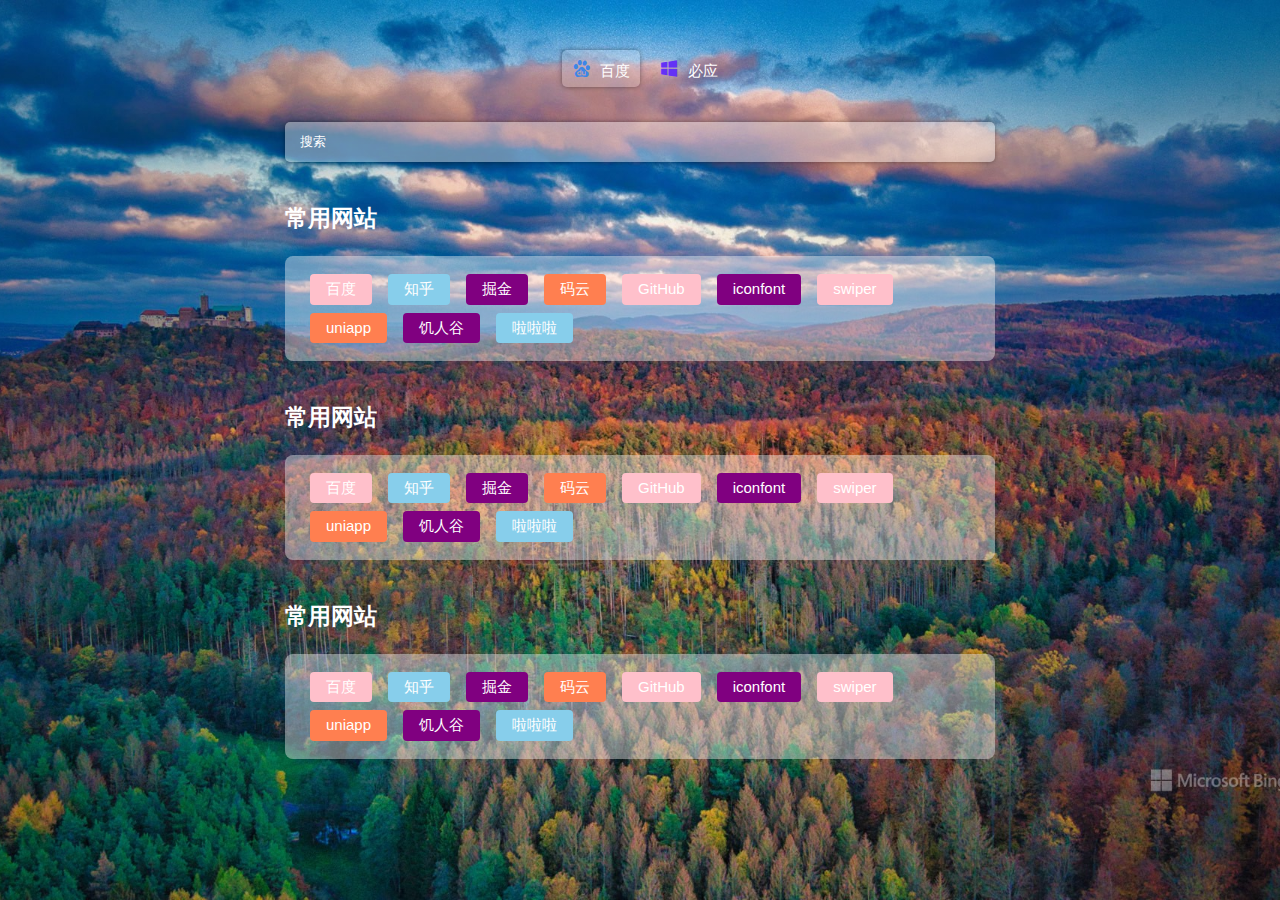
==== index.html @ 06175b13 "first commit" ====
<!DOCTYPE html>
<html lang="en">
<head>
    <meta charset="UTF-8">
    <meta http-equiv="X-UA-Compatible" content="IE=edge">
    <meta name="viewport" content="width=device-width, initial-scale=1.0">
    <title>Document</title>
    <link rel="stylesheet" href="./font/iconfont.css">
    <link rel="stylesheet" href="./index.css">
</head>
<body>
    <div class="container">
        <section class="serach__section">
            <div class="search__tab">
                <div class="search__tab--item active"><span class="iconfont icon-baidu"></span>百度</div>
                <div class="search__tab--item"><span class="iconfont icon-weiruan"></span>必应</div>
            </div>
            <div class="search__input"><input type="text" placeholder="搜索"></div>
        </section>
        <main>
            <section class="section-item">
                <h3>常用网站</h3>
                <ul>
                    <li>百度</li>
                    <li>知乎</li>
                    <li>掘金</li>
                    <li>码云</li>
                    <li>GitHub</li> 
                    <li>iconfont</li>
                    <li>swiper</li>
                    <li>uniapp</li>
                    <li>饥人谷</li>
                    <li>啦啦啦</li>
                </ul>
            </section>
            <section class="section-item">
                <h3>常用网站</h3>
                <ul>
                    <li>百度</li>
                    <li>知乎</li>
                    <li>掘金</li>
                    <li>码云</li>
                    <li>GitHub</li>
                    <li>iconfont</li>
                    <li>swiper</li>
                    <li>uniapp</li>
                    <li>饥人谷</li>
                    <li>啦啦啦</li>
                </ul>
            </section>
            <section class="section-item">
                <h3>常用网站</h3>
                <ul>
                    <li>百度</li>
                    <li>知乎</li>
                    <li>掘金</li>
                    <li>码云</li>
                    <li>GitHub</li>
                    <li>iconfont</li>
                    <li>swiper</li>
                    <li>uniapp</li>
                    <li>饥人谷</li>
                    <li>啦啦啦</li>
                </ul>
            </section>
        </main>
    </div>
</body>
</html>
---- font/iconfont.css ----
@font-face {
  font-family: "iconfont"; /* Project id 3744202 */
  src: url('iconfont.woff2?t=1667355604913') format('woff2'),
       url('iconfont.woff?t=1667355604913') format('woff'),
       url('iconfont.ttf?t=1667355604913') format('truetype');
}

.iconfont {
  font-family: "iconfont" !important;
  font-size: 16px;
  font-style: normal;
  -webkit-font-smoothing: antialiased;
  -moz-osx-font-smoothing: grayscale;
}

.icon-weiruan:before {
  content: "\e600";
}

.icon-search:before {
  content: "\e65c";
}

.icon-baidu:before {
  content: "\e650";
}
---- index.css ----
html {
    font-size: 100px;
}
body {
    font: 15px/1.5 Arial, Helvetica, sans-serif;
    background: linear-gradient(to right, rgba(0,0,0,.2), rgba(0,0,0,0), rgba(0,0,0,.2)), 
    url(./static/bg.jpg) no-repeat center center / cover; 
}
* {
    margin: 0;
    padding: 0;
    box-sizing: border-box;
}
li {
    list-style: none;
}
input {
    outline: none;
    border: none;
}
.container {
    max-width: 750px;
    margin: 0 auto;
    overflow: hidden;
    min-height: 100vh;
    padding: 0 0.2rem;
}
.text-white {
    color: #fff;
}

.serach__section {
    margin-top: .5rem;
}
.search__tab {
    display: flex;
    align-items: center;
    justify-content: center;
}
.search__tab--item {
    color: #fff;
    cursor: pointer;
}
.search__tab--item span{
    font-size: 1.3em;
    padding-right: 0.4em;
}
.search__tab--item:first-child span {
    color: #3B86E8;
}
.search__tab--item:last-child span {
    color: #6332F6;
}
.search__tab--item.active {
    box-shadow: 0 0 5px rgb(0 0 0 / 40%);
    border-radius: 5px;
    margin-right: 20px;
    padding: 4px 10px;
    background-color: rgba(255, 255, 255, .2);
}
.search__input {
    margin-top: .35rem;
}
.search__input input {
    border-radius: 5px;
    box-shadow: 0 0 5px rgba(0,0,0,.4);
    background-color: rgba(255, 255, 255, .4);
    padding: 0 50px 0 15px;
    line-height: 40px;
    width: 100%;
    color: #fff;
}
.search__input input::placeholder {
    color: #fff;
}
main section {
    padding-top: .4rem;
}
main section h3 {
    font-size: 1.5em;
    color: #fff;
    font-weight: bold;
}
main section ul {
    margin-top: 0.2rem;
    padding: 0.14rem 0.17rem;
    background-color: rgba(255, 255, 255, .4);
    border-radius: 8px;
    display: flex;
    flex-wrap: wrap;
    align-items: center;
}
.section-item ul li {
    border-radius: 4px;
    padding: 4px 16px;
    margin: 4px 8px;
    background-color: pink;
    color: #fff;
    transition: all .4s;
    cursor: pointer;
}
.section-item ul li:nth-of-type(even) {
    background-color: skyblue;
}
.section-item ul li:nth-of-type(3n) {
    background-color: purple;
}
.section-item ul li:nth-of-type(4n) {
    background-color: coral;
}
.section-item ul li:hover {
    transform: scale(1.1);
}
.section-item:last-child {
    margin-bottom: .4rem;
}
@media screen and (max-width: 600px) {
    html {
        font-size: 80px;
    }
}
@media screen and (max-width: 450px) {
    html {
        font-size: 60px;
    }
    body {
        font-size: 14px;
    }
}
@media screen and (max-width: 414px) {
    html {
        font-size: 50px;
    }
}
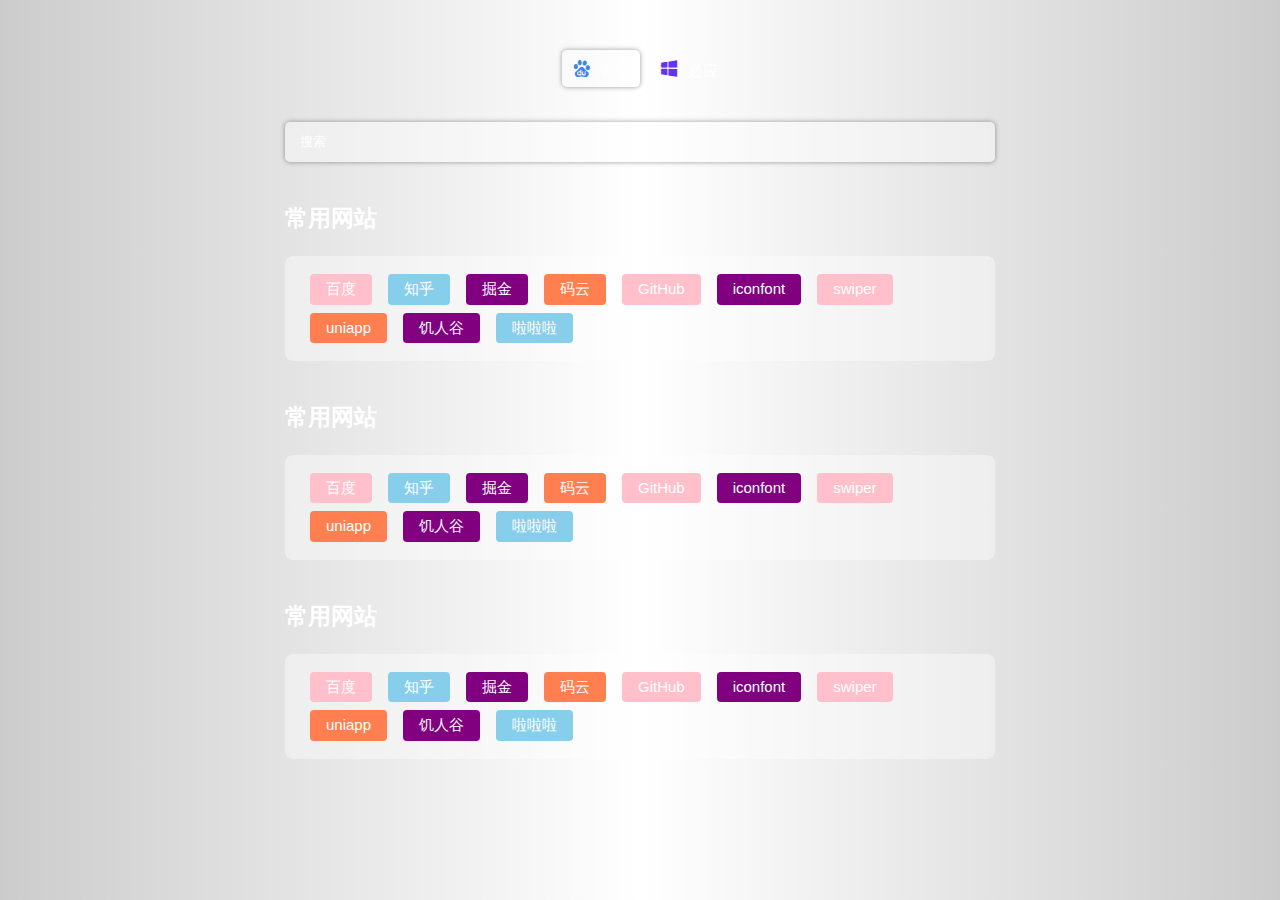
==== commit 92a3ae78: "delete 2" ====
--- a/index.html
+++ b/index.html
@@ -6,7 +6,7 @@
     <meta name="viewport" content="width=device-width, initial-scale=1.0">
     <title>Document</title>
     <link rel="stylesheet" href="./font/iconfont.css">
-    <link rel="stylesheet" href="./index.css">
+    <link rel="stylesheet" href="./src/index.css">
 </head>
 <body>
     <div class="container">
--- a/src/index.css
+++ b/src/index.css
@@ -0,0 +1,134 @@
+html {
+    font-size: 100px;
+}
+body {
+    font: 15px/1.5 Arial, Helvetica, sans-serif;
+    background: linear-gradient(to right, rgba(0,0,0,.2), rgba(0,0,0,0), rgba(0,0,0,.2)), 
+    url(./static/bg.jpg) no-repeat center center / cover; 
+}
+* {
+    margin: 0;
+    padding: 0;
+    box-sizing: border-box;
+}
+li {
+    list-style: none;
+}
+input {
+    outline: none;
+    border: none;
+}
+.container {
+    max-width: 750px;
+    margin: 0 auto;
+    overflow: hidden;
+    min-height: 100vh;
+    padding: 0 0.2rem;
+}
+.text-white {
+    color: #fff;
+}
+
+.serach__section {
+    margin-top: .5rem;
+}
+.search__tab {
+    display: flex;
+    align-items: center;
+    justify-content: center;
+}
+.search__tab--item {
+    color: #fff;
+    cursor: pointer;
+}
+.search__tab--item span{
+    font-size: 1.3em;
+    padding-right: 0.4em;
+}
+.search__tab--item:first-child span {
+    color: #3B86E8;
+}
+.search__tab--item:last-child span {
+    color: #6332F6;
+}
+.search__tab--item.active {
+    box-shadow: 0 0 5px rgb(0 0 0 / 40%);
+    border-radius: 5px;
+    margin-right: 20px;
+    padding: 4px 10px;
+    background-color: rgba(255, 255, 255, .2);
+}
+.search__input {
+    margin-top: .35rem;
+}
+.search__input input {
+    border-radius: 5px;
+    box-shadow: 0 0 5px rgba(0,0,0,.4);
+    background-color: rgba(255, 255, 255, .4);
+    padding: 0 50px 0 15px;
+    line-height: 40px;
+    width: 100%;
+    color: #fff;
+}
+.search__input input::placeholder {
+    color: #fff;
+}
+main section {
+    padding-top: .4rem;
+}
+main section h3 {
+    font-size: 1.5em;
+    color: #fff;
+    font-weight: bold;
+}
+main section ul {
+    margin-top: 0.2rem;
+    padding: 0.14rem 0.17rem;
+    background-color: rgba(255, 255, 255, .4);
+    border-radius: 8px;
+    display: flex;
+    flex-wrap: wrap;
+    align-items: center;
+}
+.section-item ul li {
+    border-radius: 4px;
+    padding: 4px 16px;
+    margin: 4px 8px;
+    background-color: pink;
+    color: #fff;
+    transition: all .4s;
+    cursor: pointer;
+}
+.section-item ul li:nth-of-type(even) {
+    background-color: skyblue;
+}
+.section-item ul li:nth-of-type(3n) {
+    background-color: purple;
+}
+.section-item ul li:nth-of-type(4n) {
+    background-color: coral;
+}
+.section-item ul li:hover {
+    transform: scale(1.1);
+}
+.section-item:last-child {
+    margin-bottom: .4rem;
+}
+@media screen and (max-width: 600px) {
+    html {
+        font-size: 80px;
+    }
+}
+@media screen and (max-width: 450px) {
+    html {
+        font-size: 60px;
+    }
+    body {
+        font-size: 14px;
+    }
+}
+@media screen and (max-width: 414px) {
+    html {
+        font-size: 50px;
+    }
+}